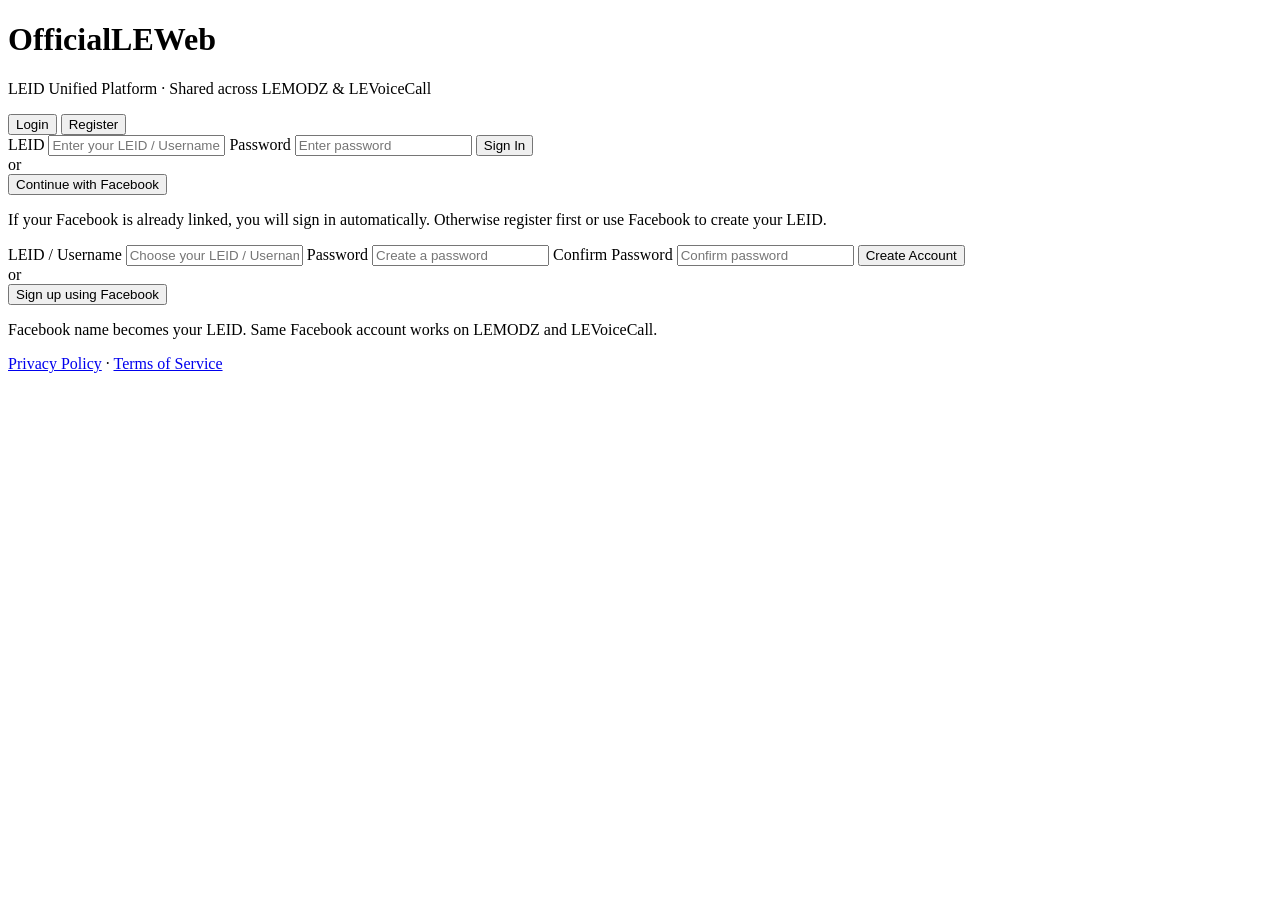
==== index.html @ af5e6d66 "OfficialLEWeb production: index, styles, auth, dashboard, Privacy, ToS — LEID hub for LEMODZ & LEVoi" ====
<!DOCTYPE html>
<html lang="en">
<head>
  <meta charset="UTF-8" />
  <meta name="viewport" content="width=device-width, initial-scale=1.0" />
  <title>OfficialLEWeb – LEID Login / Register</title>
  <meta name="description" content="OfficialLEWeb – LEID Unified Platform. Shared login for LEMODZ and LEVoiceCall." />
  <link rel="preconnect" href="https://fonts.googleapis.com" />
  <link href="https://fonts.googleapis.com/css2?family=Inter:wght@400;500;600;700&display=swap" rel="stylesheet" />
  <link rel="stylesheet" href="styles.css" />
</head>
<body class="auth-page">
  <div class="auth-container">
    <div class="brand">
      <h1 class="brand-title">OfficialLEWeb</h1>
      <p class="brand-sub">LEID Unified Platform · Shared across LEMODZ &amp; LEVoiceCall</p>
    </div>
    <div class="tabs">
      <button type="button" id="tab-login" class="tab active" data-tab="login">Login</button>
      <button type="button" id="tab-register" class="tab" data-tab="register">Register</button>
    </div>
    <div id="login-panel" class="panel active">
      <form id="login-form" autocomplete="on">
        <label for="login-leid">LEID</label>
        <input type="text" id="login-leid" name="leid" placeholder="Enter your LEID / Username" required autocomplete="username" />
        <label for="login-password">Password</label>
        <input type="password" id="login-password" name="password" placeholder="Enter password" required autocomplete="current-password" />
        <button type="submit" class="btn primary">Sign In</button>
      </form>
      <div class="divider"><span>or</span></div>
      <button type="button" class="btn facebook" id="btn-fb-login">Continue with Facebook</button>
      <p class="hint">If your Facebook is already linked, you will sign in automatically. Otherwise register first or use Facebook to create your LEID.</p>
    </div>
    <div id="register-panel" class="panel">
      <form id="register-form" autocomplete="on">
        <label for="reg-leid">LEID / Username</label>
        <input type="text" id="reg-leid" name="leid" placeholder="Choose your LEID / Username" required autocomplete="username" />
        <label for="reg-password">Password</label>
        <input type="password" id="reg-password" name="password" placeholder="Create a password" required minlength="4" autocomplete="new-password" />
        <label for="reg-confirm">Confirm Password</label>
        <input type="password" id="reg-confirm" name="confirm" placeholder="Confirm password" required minlength="4" autocomplete="new-password" />
        <button type="submit" class="btn primary">Create Account</button>
      </form>
      <div class="divider"><span>or</span></div>
      <button type="button" class="btn facebook" id="btn-fb-register">Sign up using Facebook</button>
      <p class="hint">Facebook name becomes your LEID. Same Facebook account works on LEMODZ and LEVoiceCall.</p>
    </div>
    <div id="message" class="message" hidden></div>
  </div>
  <p class="footer-links">
    <a href="main/Privacy.html">Privacy Policy</a>
    <span>·</span>
    <a href="main/ToS.html">Terms of Service</a>
  </p>
  <div id="fb-root"></div>
  <script>
    window.fbAsyncInit = function () {
      FB.init({ appId: "2338993963576572", cookie: true, xfbml: false, version: "v21.0" });
      window.fbReady = true;
    };
    (function (d, s, id) {
      var js, fjs = d.getElementsByTagName(s)[0];
      if (d.getElementById(id)) return;
      js = d.createElement(s); js.id = id;
      js.src = "https://connect.facebook.net/en_US/sdk.js";
      fjs.parentNode.insertBefore(js, fjs);
    }(document, "script", "facebook-jssdk"));
  </script>
  <script src="auth.js"></script>
</body>
</html>
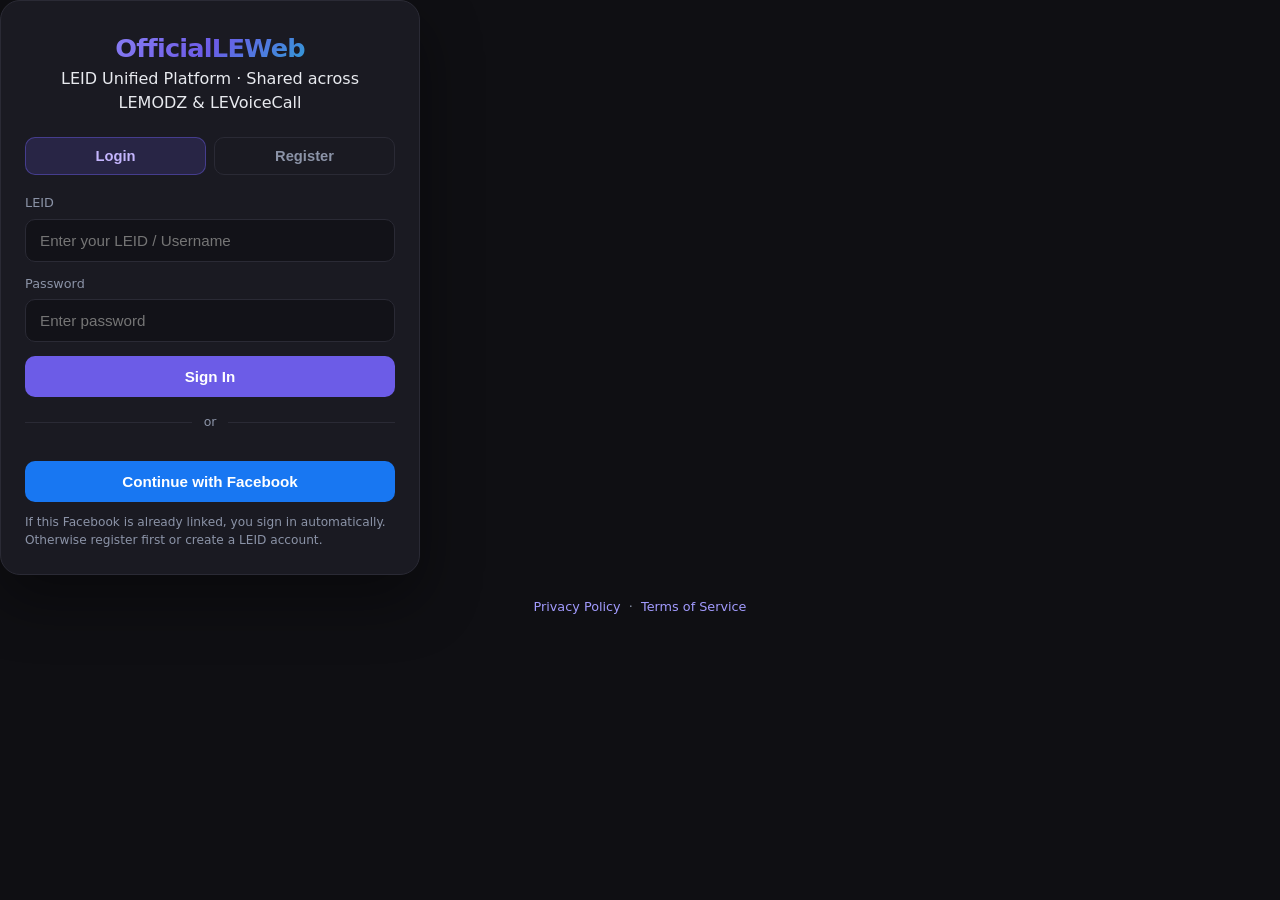
==== commit fc888d1d: "Complete OfficialLEWeb: index auth hub, dashboard Main.html, Privacy, ToS, real FB SDK + LEID SSO fo" ====
--- a/index.html
+++ b/index.html
@@ -4,58 +4,57 @@
   <meta charset="UTF-8" />
   <meta name="viewport" content="width=device-width, initial-scale=1.0" />
   <title>OfficialLEWeb – LEID Login / Register</title>
-  <meta name="description" content="OfficialLEWeb – LEID Unified Platform. Shared login for LEMODZ and LEVoiceCall." />
+  <link rel="stylesheet" href="styles.css" />
   <link rel="preconnect" href="https://fonts.googleapis.com" />
   <link href="https://fonts.googleapis.com/css2?family=Inter:wght@400;500;600;700&display=swap" rel="stylesheet" />
-  <link rel="stylesheet" href="styles.css" />
 </head>
-<body class="auth-page">
+<body>
   <div class="auth-container">
     <div class="brand">
       <h1 class="brand-title">OfficialLEWeb</h1>
-      <p class="brand-sub">LEID Unified Platform · Shared across LEMODZ &amp; LEVoiceCall</p>
+      <p>LEID Unified Platform · Shared across LEMODZ &amp; LEVoiceCall</p>
     </div>
     <div class="tabs">
-      <button type="button" id="tab-login" class="tab active" data-tab="login">Login</button>
-      <button type="button" id="tab-register" class="tab" data-tab="register">Register</button>
+      <button type="button" id="tab-login" class="tab active" onclick="showTab('login')">Login</button>
+      <button type="button" id="tab-register" class="tab" onclick="showTab('register')">Register</button>
     </div>
     <div id="login-panel" class="panel active">
-      <form id="login-form" autocomplete="on">
+      <form id="login-form" onsubmit="handleLogin(event)">
         <label for="login-leid">LEID</label>
-        <input type="text" id="login-leid" name="leid" placeholder="Enter your LEID / Username" required autocomplete="username" />
+        <input type="text" id="login-leid" placeholder="Enter your LEID / Username" required autocomplete="username" />
         <label for="login-password">Password</label>
-        <input type="password" id="login-password" name="password" placeholder="Enter password" required autocomplete="current-password" />
+        <input type="password" id="login-password" placeholder="Enter password" required autocomplete="current-password" />
         <button type="submit" class="btn primary">Sign In</button>
       </form>
       <div class="divider"><span>or</span></div>
-      <button type="button" class="btn facebook" id="btn-fb-login">Continue with Facebook</button>
-      <p class="hint">If your Facebook is already linked, you will sign in automatically. Otherwise register first or use Facebook to create your LEID.</p>
+      <button type="button" class="btn facebook" onclick="handleFacebookLogin()">Continue with Facebook</button>
+      <p class="hint">If this Facebook is already linked, you sign in automatically. Otherwise register first or create a LEID account.</p>
     </div>
     <div id="register-panel" class="panel">
-      <form id="register-form" autocomplete="on">
+      <form id="register-form" onsubmit="handleRegister(event)">
         <label for="reg-leid">LEID / Username</label>
-        <input type="text" id="reg-leid" name="leid" placeholder="Choose your LEID / Username" required autocomplete="username" />
+        <input type="text" id="reg-leid" placeholder="Choose your LEID / Username" required autocomplete="username" />
         <label for="reg-password">Password</label>
-        <input type="password" id="reg-password" name="password" placeholder="Create a password" required minlength="4" autocomplete="new-password" />
+        <input type="password" id="reg-password" placeholder="Create a password" required autocomplete="new-password" minlength="4" />
         <label for="reg-confirm">Confirm Password</label>
-        <input type="password" id="reg-confirm" name="confirm" placeholder="Confirm password" required minlength="4" autocomplete="new-password" />
+        <input type="password" id="reg-confirm" placeholder="Confirm password" required autocomplete="new-password" minlength="4" />
         <button type="submit" class="btn primary">Create Account</button>
       </form>
       <div class="divider"><span>or</span></div>
-      <button type="button" class="btn facebook" id="btn-fb-register">Sign up using Facebook</button>
-      <p class="hint">Facebook name becomes your LEID. Same Facebook account works on LEMODZ and LEVoiceCall.</p>
+      <button type="button" class="btn facebook" onclick="handleFacebookRegister()">Sign up using Facebook</button>
+      <p class="hint">Facebook name becomes your LEID. Same account works on LEVoiceCall and LEMODZ.</p>
     </div>
     <div id="message" class="message" hidden></div>
   </div>
   <p class="footer-links">
     <a href="main/Privacy.html">Privacy Policy</a>
-    <span>·</span>
+    &nbsp;·&nbsp;
     <a href="main/ToS.html">Terms of Service</a>
   </p>
-  <div id="fb-root"></div>
   <script>
     window.fbAsyncInit = function () {
       FB.init({ appId: "2338993963576572", cookie: true, xfbml: false, version: "v21.0" });
+      FB.AppEvents.logPageView();
       window.fbReady = true;
     };
     (function (d, s, id) {
--- a/styles.css
+++ b/styles.css
@@ -0,0 +1,133 @@
+:root {
+  --bg: #0f0f13;
+  --surface: #1a1a22;
+  --border: #2a2a35;
+  --text: #e8eaef;
+  --muted: #8b93a7;
+  --primary: #6c5ce7;
+  --primary-hover: #5b4bd6;
+  --fb: #1877f2;
+  --success: #3dd68c;
+  --error: #f07178;
+  --radius: 14px;
+}
+* { box-sizing: border-box; margin: 0; padding: 0; }
+body {
+  font-family: Inter, system-ui, -apple-system, sans-serif;
+  background: var(--bg);
+  color: var(--text);
+  min-height: 100vh;
+  line-height: 1.5;
+}
+.auth-page {
+  display: flex; flex-direction: column; align-items: center; justify-content: center;
+  padding: 24px 16px;
+  background: radial-gradient(900px 500px at 50% -15%, #1e1a35 0%, var(--bg) 55%);
+}
+.auth-container {
+  width: 100%; max-width: 420px; background: var(--surface);
+  border: 1px solid var(--border); border-radius: 20px; padding: 28px 24px 24px;
+  box-shadow: 0 24px 60px rgba(0,0,0,.4);
+}
+.brand { text-align: center; margin-bottom: 22px; }
+.brand-title {
+  font-size: 1.6rem; font-weight: 700; letter-spacing: -0.03em;
+  background: linear-gradient(135deg, #a29bfe 0%, #6c5ce7 50%, #00cec9 100%);
+  -webkit-background-clip: text; -webkit-text-fill-color: transparent; background-clip: text;
+}
+.brand-sub { color: var(--muted); font-size: 0.86rem; margin-top: 6px; }
+.tabs { display: flex; gap: 8px; margin-bottom: 18px; }
+.tab {
+  flex: 1; padding: 10px; border-radius: 10px; border: 1px solid var(--border);
+  background: transparent; color: var(--muted); font-weight: 600; font-size: 0.92rem; cursor: pointer;
+}
+.tab.active { background: rgba(108,92,231,.18); color: #c4b5fd; border-color: rgba(108,92,231,.45); }
+.panel { display: none; }
+.panel.active { display: block; }
+label { display: block; font-size: 0.8rem; color: var(--muted); margin: 12px 0 6px; font-weight: 500; }
+input {
+  width: 100%; padding: 12px 14px; border-radius: 10px; border: 1px solid var(--border);
+  background: #121218; color: var(--text); font-size: 0.95rem;
+}
+input:focus { outline: none; border-color: var(--primary); box-shadow: 0 0 0 3px rgba(108,92,231,.22); }
+.btn {
+  width: 100%; padding: 12px 16px; border-radius: 10px; border: none;
+  font-weight: 600; font-size: 0.95rem; cursor: pointer; margin-top: 14px;
+}
+.btn.primary { background: var(--primary); color: #fff; }
+.btn.primary:hover { background: var(--primary-hover); }
+.btn.facebook { background: var(--fb); color: #fff; }
+.btn.facebook:hover { filter: brightness(1.08); }
+.btn.ghost { background: transparent; border: 1px solid var(--border); color: var(--muted); }
+.btn.danger { background: rgba(240,113,120,.15); color: var(--error); border: 1px solid rgba(240,113,120,.35); }
+.divider { display: flex; align-items: center; gap: 12px; margin: 16px 0; color: var(--muted); font-size: 0.78rem; }
+.divider::before, .divider::after { content: ""; flex: 1; height: 1px; background: var(--border); }
+.hint { margin-top: 12px; font-size: 0.76rem; color: var(--muted); line-height: 1.45; }
+.message { margin-top: 14px; padding: 10px 12px; border-radius: 10px; font-size: 0.88rem; }
+.message.error { background: rgba(240,113,120,.12); color: var(--error); border: 1px solid rgba(240,113,120,.3); }
+.message.success { background: rgba(61,214,140,.12); color: var(--success); border: 1px solid rgba(61,214,140,.3); }
+.footer-links { margin-top: 22px; font-size: 0.8rem; color: var(--muted); text-align: center; }
+.footer-links a { color: #a29bfe; text-decoration: none; }
+.footer-links a:hover { text-decoration: underline; }
+.footer-links span { margin: 0 6px; }
+.app-body { background: var(--bg); min-height: 100vh; }
+.top-nav {
+  position: sticky; top: 0; z-index: 40; display: flex; align-items: center; justify-content: space-between;
+  padding: 12px 16px; background: rgba(15,15,19,.92); border-bottom: 1px solid var(--border); backdrop-filter: blur(10px);
+}
+.nav-brand { font-weight: 700; font-size: 1.05rem; color: #c4b5fd; }
+.icon-btn {
+  width: 40px; height: 40px; border-radius: 10px; border: 1px solid var(--border);
+  background: var(--surface); color: var(--text); cursor: pointer; font-size: 1.1rem;
+}
+.profile-chip {
+  display: flex; align-items: center; gap: 8px; padding: 6px 12px; border-radius: 999px;
+  border: 1px solid var(--border); background: var(--surface); color: var(--text); cursor: pointer; font-size: 0.85rem; font-weight: 600;
+}
+.side-menu {
+  position: fixed; top: 0; left: 0; width: min(280px, 85vw); height: 100%; background: var(--surface);
+  border-right: 1px solid var(--border); z-index: 60; transform: translateX(-105%); transition: transform .22s ease; padding: 16px;
+}
+.side-menu.open { transform: translateX(0); }
+.side-menu-header { display: flex; justify-content: space-between; align-items: center; margin-bottom: 20px; }
+.side-logo { font-weight: 700; color: #c4b5fd; }
+.side-nav { display: flex; flex-direction: column; gap: 6px; }
+.side-link {
+  display: block; padding: 12px 14px; border-radius: 10px; color: var(--text); text-decoration: none;
+  border: none; background: transparent; text-align: left; font-size: 0.95rem; cursor: pointer;
+}
+.side-link:hover, .side-link.active { background: rgba(108,92,231,.15); color: #c4b5fd; }
+.side-link.danger { color: var(--error); }
+.menu-overlay {
+  position: fixed; inset: 0; background: rgba(0,0,0,.5); z-index: 50; opacity: 0; pointer-events: none; transition: opacity .2s;
+}
+.menu-overlay.show { opacity: 1; pointer-events: auto; }
+.dash-main { max-width: 720px; margin: 0 auto; padding: 24px 16px 48px; }
+.welcome { font-size: 1.35rem; font-weight: 700; margin-bottom: 6px; }
+.welcome-sub { color: var(--muted); margin-bottom: 24px; font-size: 0.92rem; }
+.section-card {
+  background: var(--surface); border: 1px solid var(--border); border-radius: 16px; padding: 18px 18px 16px; margin-bottom: 16px;
+}
+.section-card h3 { font-size: 1.05rem; margin-bottom: 10px; }
+.badge { display: inline-block; padding: 4px 10px; border-radius: 999px; font-size: 0.72rem; font-weight: 700; }
+.badge.connected { background: rgba(61,214,140,.15); color: var(--success); }
+.badge.not-connected { background: rgba(139,147,167,.15); color: var(--muted); }
+.action-row { display: flex; flex-wrap: wrap; gap: 8px; margin-top: 12px; }
+.action-row a, .action-row button {
+  display: inline-flex; align-items: center; padding: 10px 14px; border-radius: 10px; font-size: 0.88rem; font-weight: 600;
+  text-decoration: none; border: 1px solid var(--border); background: #121218; color: #c4b5fd; cursor: pointer;
+}
+.action-row a:hover, .action-row button:hover { border-color: var(--primary); }
+.profile-panel {
+  position: fixed; top: 64px; right: 12px; width: min(320px, calc(100vw - 24px)); background: var(--surface);
+  border: 1px solid var(--border); border-radius: 16px; padding: 18px; z-index: 45; box-shadow: 0 16px 40px rgba(0,0,0,.4);
+}
+.profile-panel.hidden { display: none; }
+.profile-panel h3 { margin-bottom: 8px; }
+.profile-meta { color: var(--muted); font-size: 0.85rem; margin-bottom: 6px; }
+.legal-wrap { max-width: 680px; margin: 0 auto; padding: 32px 16px 60px; }
+.legal-wrap h1 { font-size: 1.5rem; margin-bottom: 12px; }
+.legal-wrap p, .legal-wrap li { color: var(--muted); margin-bottom: 10px; font-size: 0.92rem; line-height: 1.55; }
+.legal-wrap ul { padding-left: 1.2rem; margin-bottom: 14px; }
+.legal-wrap a { color: #a29bfe; }
+@media (max-width: 480px) { .auth-container { padding: 22px 18px; } .brand-title { font-size: 1.4rem; } }
